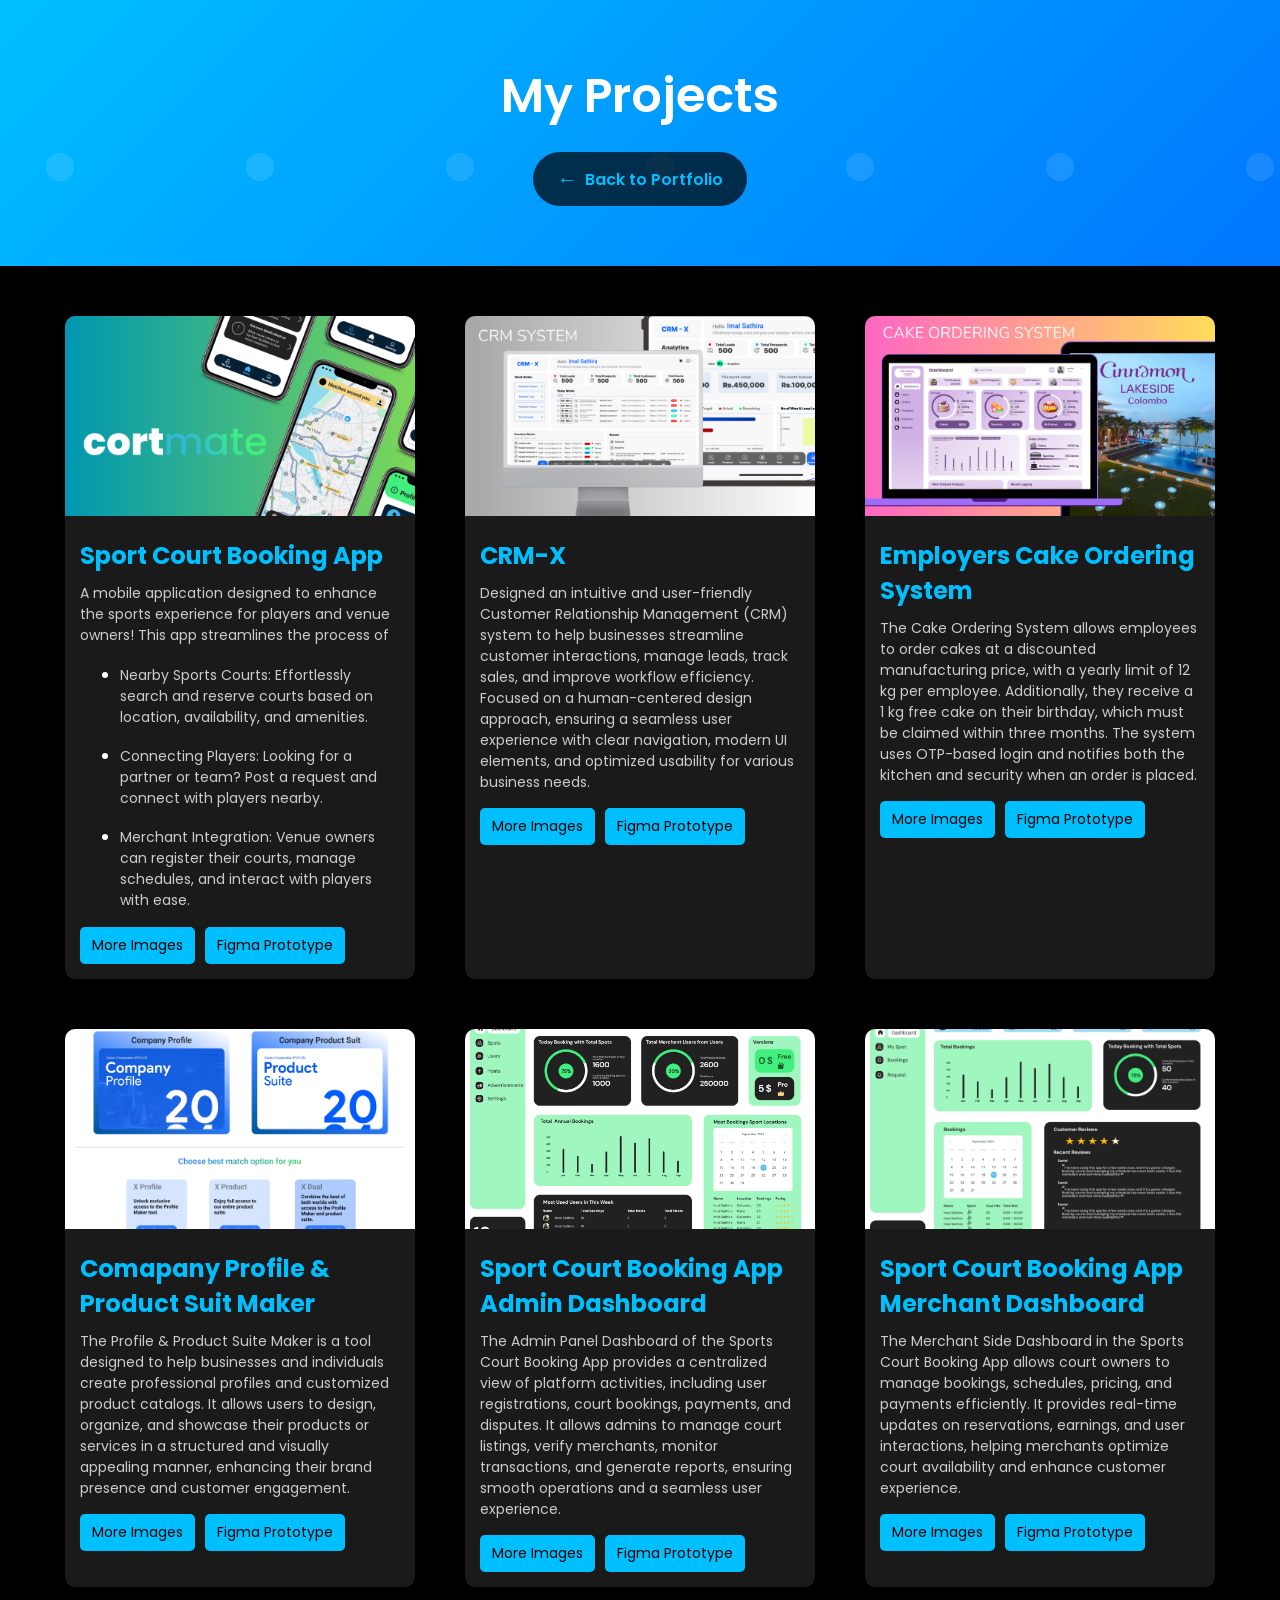
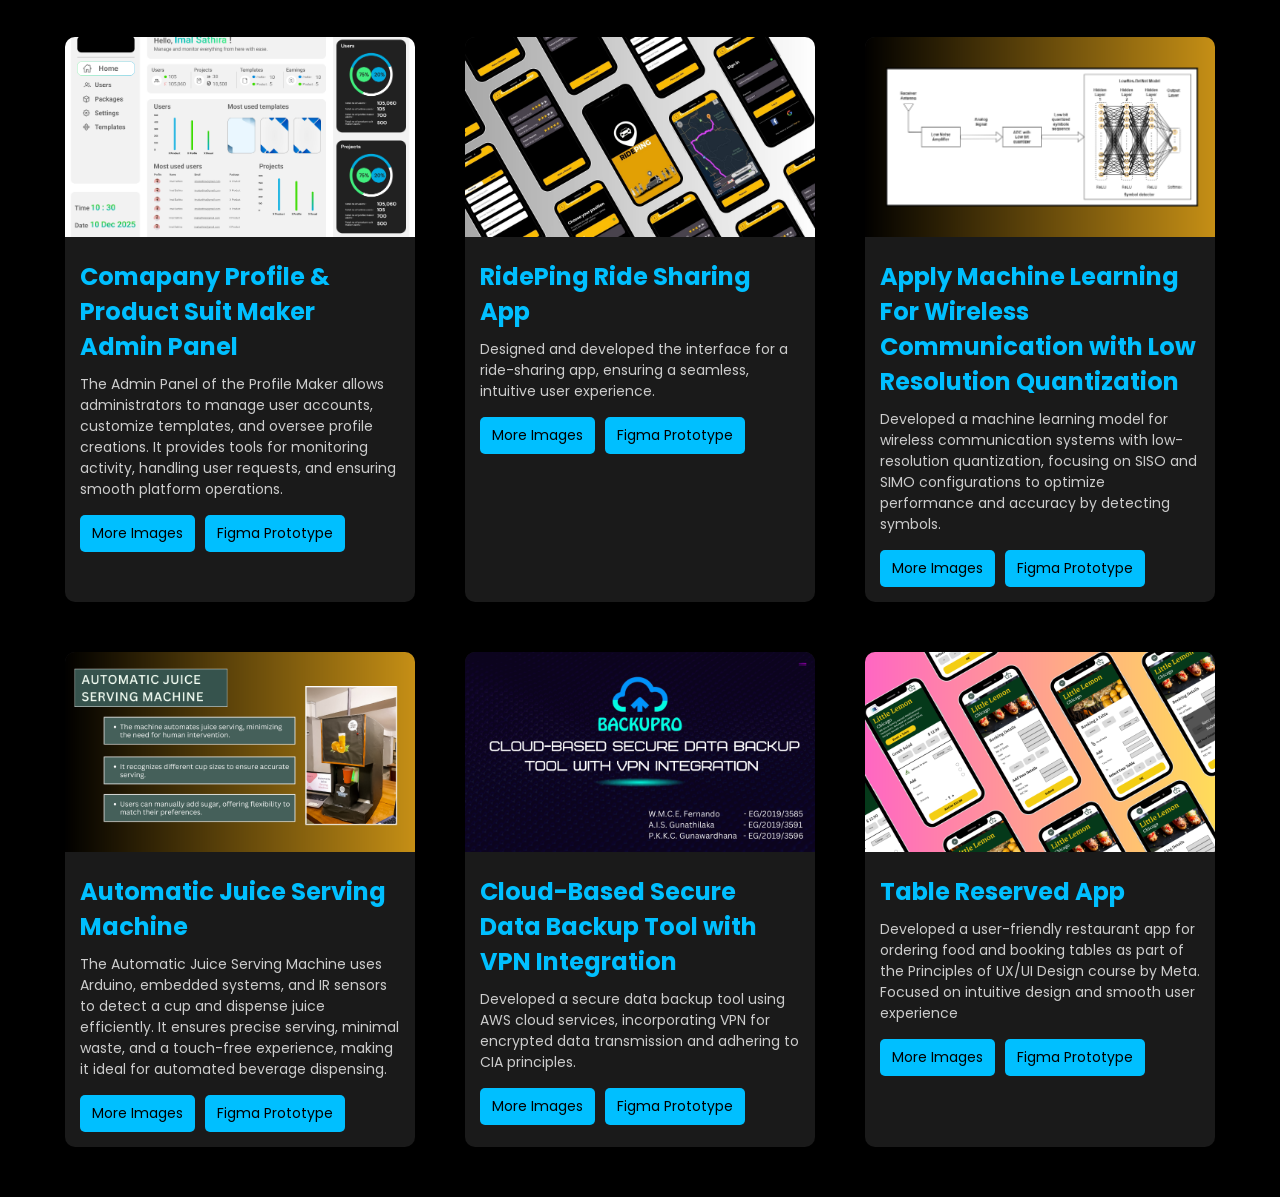
==== projects.html @ 20c1cd2c "new ovral update project pages" ====
<!DOCTYPE html>
<html lang="en">
<head>
  <meta charset="UTF-8">
  <meta name="viewport" content="width=device-width, initial-scale=1.0">
  <title>My Projects</title>
  <link rel="stylesheet" href="styles_project.css">
  <!-- Add Google Fonts for better typography -->
  <link href="https://fonts.googleapis.com/css2?family=Poppins:wght@400;600&display=swap" rel="stylesheet">
</head>
<body>
  <header>
    <div class="header-content">
      <h1 class="title">My Projects</h1>
      <a href="index.html" class="back-button">
        <span>←</span> Back to Portfolio
      </a>
    </div>
  </header>

  <section class="projects-container">
    <!-- Project 1 -->
    <div class="project-card">
      <img src="images/cortmate.png" alt="Project 1">
      <div class="project-content">
        <h2>Sport Court Booking App</h2>
        <p>A mobile application designed to enhance the sports experience for players and venue owners! This app streamlines the process of 
            <ul>
            <li><p>Nearby Sports Courts: Effortlessly search and reserve courts based on location, availability, and amenities.</p> </li>
            <li><p>Connecting Players: Looking for a partner or team? Post a request and connect with players nearby.</p></li>
            <li><p>Merchant Integration: Venue owners can register their courts, manage schedules, and interact with players with ease.</p></li></ul></p>
        <div class="project-links">
          <a href="https://github.com/yourusername/project1" target="_blank">More Images</a>
          <a href="https://figma.com/yourlink" target="_blank">Figma Prototype</a>
        </div>
      </div>
    </div>

    <!-- Project 2 -->
    <div class="project-card">
      <img src="images/crm.png" alt="Project 2">
      <div class="project-content">
        <h2>CRM-X</h2>
        <p>Designed an intuitive and user-friendly Customer Relationship Management (CRM) system to help businesses streamline customer interactions, manage leads, track sales, and improve workflow efficiency. Focused on a human-centered design approach, ensuring a seamless user experience with clear navigation, modern UI elements, and optimized usability for various business needs.</p>
        <div class="project-links">
          <a href="https://github.com/yourusername/project2" target="_blank">More Images</a>
          <a href="https://figma.com/yourlink" target="_blank">Figma Prototype</a>
        </div>
      </div>
    </div>


     <!-- Project 2 -->
     <div class="project-card">
        <img src="images/cake1.png" alt="Project 2">
        <div class="project-content">
          <h2>Employers Cake Ordering System</h2>
          <p>The Cake Ordering System allows employees to order cakes at a discounted manufacturing price, with a yearly limit of 12 kg per employee. Additionally, they receive a 1 kg free cake on their birthday, which must be claimed within three months. The system uses OTP-based login and notifies both the kitchen and security when an order is placed.</p>
          <div class="project-links">
            <a href="https://github.com/yourusername/project2" target="_blank">More Images</a>
            <a href="https://figma.com/yourlink" target="_blank">Figma Prototype</a>
          </div>
        </div>
      </div>



       <!-- Project 2 -->
    <div class="project-card">
        <img src="images/profile.png" alt="Project 2">
        <div class="project-content">
          <h2>Comapany Profile & Product Suit Maker</h2>
          <p>The Profile & Product Suite Maker is a tool designed to help businesses and individuals create professional profiles and customized product catalogs. It allows users to design, organize, and showcase their products or services in a structured and visually appealing manner, enhancing their brand presence and customer engagement.</p>
          <div class="project-links">
            <a href="https://github.com/yourusername/project2" target="_blank">More Images</a>
            <a href="https://figma.com/yourlink" target="_blank">Figma Prototype</a>
          </div>
        </div>
      </div>


       <!-- Project 2 -->
    <div class="project-card">
        <img src="images/sport_admin.png" alt="Project 2">
        <div class="project-content">
          <h2>Sport Court Booking App Admin Dashboard</h2>
          <p>The Admin Panel Dashboard of the Sports Court Booking App provides a centralized view of platform activities, including user registrations, court bookings, payments, and disputes. It allows admins to manage court listings, verify merchants, monitor transactions, and generate reports, ensuring smooth operations and a seamless user experience.</p>
          <div class="project-links">
            <a href="https://github.com/yourusername/project2" target="_blank">More Images</a>
            <a href="https://figma.com/yourlink" target="_blank">Figma Prototype</a>
          </div>
        </div>
      </div>


      <div class="project-card">
        <img src="images/Sport_Merchant.png" alt="Project 2">
        <div class="project-content">
          <h2>Sport Court Booking App Merchant Dashboard</h2>
          <p>The Merchant Side Dashboard in the Sports Court Booking App allows court owners to manage bookings, schedules, pricing, and payments efficiently. It provides real-time updates on reservations, earnings, and user interactions, helping merchants optimize court availability and enhance customer experience.</p>
          <div class="project-links">
            <a href="https://github.com/yourusername/project2" target="_blank">More Images</a>
            <a href="https://figma.com/yourlink" target="_blank">Figma Prototype</a>
          </div>
        </div>
      </div>



      <div class="project-card">
        <img src="images/profile_admin.png" alt="Project 2">
        <div class="project-content">
          <h2>Comapany Profile & Product Suit Maker Admin Panel</h2>
          <p>The Admin Panel of the Profile Maker allows administrators to manage user accounts, customize templates, and oversee profile creations. It provides tools for monitoring activity, handling user requests, and ensuring smooth platform operations.</p>
          <div class="project-links">
            <a href="https://github.com/yourusername/project2" target="_blank">More Images</a>
            <a href="https://figma.com/yourlink" target="_blank">Figma Prototype</a>
          </div>
        </div>
      </div>

      <div class="project-card">
        <img src="images/6.jpg" alt="Project 2">
        <div class="project-content">
          <h2>RidePing Ride Sharing App</h2>
          <p>Designed and developed the interface for a ride-sharing app, ensuring a seamless, intuitive user experience.</p>
          <div class="project-links">
            <a href="https://github.com/yourusername/project2" target="_blank">More Images</a>
            <a href="https://figma.com/yourlink" target="_blank">Figma Prototype</a>
          </div>
        </div>
      </div>



      <div class="project-card">
        <img src="images/wireless.png" alt="Project 2">
        <div class="project-content">
          <h2>Apply Machine Learning For Wireless Communication with Low Resolution Quantization</h2>
          <p>Developed a machine learning model for wireless communication systems with low-resolution quantization,
            focusing on SISO and SIMO configurations to optimize performance and accuracy by detecting symbols.</p>
          <div class="project-links">
            <a href="https://github.com/yourusername/project2" target="_blank">More Images</a>
            <a href="https://figma.com/yourlink" target="_blank">Figma Prototype</a>
          </div>
        </div>
      </div>


      <div class="project-card">
        <img src="images/8.png" alt="Project 2">
        <div class="project-content">
          <h2>Automatic Juice Serving Machine</h2>
          <p>The Automatic Juice Serving Machine uses Arduino, embedded systems, and IR sensors to detect a cup and dispense juice efficiently. It ensures precise serving, minimal waste, and a touch-free experience, making it ideal for automated beverage dispensing.</p>
          <div class="project-links">
            <a href="https://github.com/yourusername/project2" target="_blank">More Images</a>
            <a href="https://figma.com/yourlink" target="_blank">Figma Prototype</a>
          </div>
        </div>
      </div>



      <div class="project-card">
        <img src="images/cloud.png" alt="Project 2">
        <div class="project-content">
          <h2> Cloud-Based Secure Data Backup Tool with VPN Integration</h2>
          <p>Developed a secure data backup tool using AWS cloud services, incorporating VPN for encrypted data
            transmission and adhering to CIA principles.</p>
          <div class="project-links">
            <a href="https://github.com/yourusername/project2" target="_blank">More Images</a>
            <a href="https://figma.com/yourlink" target="_blank">Figma Prototype</a>
          </div>
        </div>
      </div>

      <div class="project-card">
        <img src="images/4.png" alt="Project 2">
        <div class="project-content">
          <h2>Table Reserved App</h2>
          <p>Developed a user-friendly restaurant app for ordering food and booking tables as part of the Principles of
            UX/UI Design course by Meta. Focused on intuitive design and smooth user experience</p>
          <div class="project-links">
            <a href="https://github.com/yourusername/project2" target="_blank">More Images</a>
            <a href="https://figma.com/yourlink" target="_blank">Figma Prototype</a>
          </div>
        </div>
      </div>


    <!-- Add more projects as needed -->
  </section>
</body>
</html>
---- styles_project.css ----
/* General Styles */
body {
    font-family: 'Poppins', sans-serif;
    margin: 0;
    padding: 0;
    background-color: #000;
    color: #fff;
  }
  
  header {
    background: linear-gradient(135deg, #00BFFF, #0077ff); /* Gradient background */
    padding: 60px 20px;
    text-align: center;
    box-shadow: 0 4px 15px rgba(0, 0, 0, 0.3);
    position: relative;
    overflow: hidden;
    animation: gradientAnimation 10s ease infinite; /* Animate gradient */
  }

  @keyframes gradientAnimation {
    0% {
      background: linear-gradient(135deg, #00BFFF, #0077ff);
    }
    25% {
      background: linear-gradient(225deg, #00BFFF, #0077ff);
    }
    50% {
      background: linear-gradient(315deg, #00BFFF, #0077ff);
    }
    75% {
      background: linear-gradient(45deg, #00BFFF, #0077ff);
    }
    100% {
      background: linear-gradient(135deg, #00BFFF, #0077ff);
    }
  }
  
  .header-content {
    max-width: 1200px;
    margin: 0 auto;
    position: relative;
    z-index: 2;
  }
  
  .title {
    font-size: 48px;
    font-weight: 600;
    margin: 0;
    color: #fff;
    animation: fadeInDown 1s ease-out, float 3s ease-in-out infinite;
  }
  
  /* Floating animation for the title */
@keyframes float {
    0%, 100% {
      transform: translateY(0);
    }
    50% {
      transform: translateY(-10px);
    }
  }
  

  

  .back-button {
    display: inline-flex;
    align-items: center;
    margin-top: 20px;
    padding: 12px 24px;
    background-color: rgba(0, 0, 0, 0.7); /* Semi-transparent black */
    color: #00BFFF;
    text-decoration: none;
    border-radius: 30px;
    font-size: 16px;
    font-weight: 600;
    transition: background-color 0.3s ease, color 0.3s ease, transform 0.3s ease;
    animation: fadeInUp 1s ease-out;
  }
  
  
  .back-button span {
    margin-right: 8px;
    font-size: 20px;
  }
  
  .back-button:hover {
    background-color: #00BFFF;
    color: #000;
    transform: translateY(-5px); /* Lift button on hover */
  }


  /* Animated background effect */
header::before {
    content: '';
    position: absolute;
    top: -50%;
    left: -50%;
    width: 200%;
    height: 200%;
    background: radial-gradient(circle, rgba(255, 255, 255, 0.1) 10%, transparent 10.01%);
    background-size: 200px 200px;
    animation: moveBackground 10s linear infinite;
    z-index: 1;
  }
  
  @keyframes moveBackground {
    from {
      transform: translateY(0);
    }
    to {
      transform: translateY(200px);
    }
  }

  
  /* Animations */
  @keyframes fadeInDown {
    from {
      opacity: 0;
      transform: translateY(-20px);
    }
    to {
      opacity: 1;
      transform: translateY(0);
    }
  }
  
  @keyframes fadeInUp {
    from {
      opacity: 0;
      transform: translateY(20px);
    }
    to {
      opacity: 1;
      transform: translateY(0);
    }
  }
  
  /* Project Cards (unchanged) */
  .projects-container {
    display: flex;
    flex-wrap: wrap;
    justify-content: center;
    padding: 50px;
    gap: 50px;
  }
  
  .project-card {
    background-color: #1a1a1a;
    border-radius: 10px;
    overflow: hidden;
    width: 350px;
    transition: transform 0.3s ease, box-shadow 0.3s ease;
    transform-origin: center; /* Ensures the zoom is centered */
  }
  
  .project-card:hover {
    transform: scale(2);
    box-shadow: 0 8px 16px rgba(0, 191, 255, 0.4);
  }
  
  .project-card img {
    width: 100%;
    height: 200px;
    object-fit: cover;
    transition: transform 0.3s ease 0.1s; /* Smooth image zoom */
  }

  .project-card:hover img {
    transform: scale(1.1); /* Slightly larger zoom for the image */
  }
  
  .project-content {
    padding: 15px;
  }
  
  .project-content h2 {
    margin: 0 0 10px;
    font-size: 24px;
    color: #00BFFF;
  }
  
  .project-content p {
    font-size: 14px;
    color: #ccc;
    margin: 0 0 15px;
  }
  
  .project-links {
    display: flex;
    gap: 10px;
  }
  
  .project-links a {
    display: inline-block;
    padding: 8px 12px;
    background-color: #00BFFF;
    color: #000;
    text-decoration: none;
    border-radius: 5px;
    font-size: 14px;
    transition: background-color 0.3s ease, color 0.3s ease;
  }
  
  .project-links a:hover {
    background-color: #000;
    color: #00BFFF;
  }

  /* Fade-in animation for project cards */
@keyframes fadeIn {
    from {
      opacity: 0;
      transform: translateY(20px);
    }
    to {
      opacity: 1;
      transform: translateY(0);
    }
  }
  
  .project-card {
    animation: fadeIn 0.5s ease-out;
    animation-fill-mode: both;
  }
  
  /* Delay animations for each card */
  .project-card:nth-child(1) {
    animation-delay: 0.2s;
  }
  
  .project-card:nth-child(2) {
    animation-delay: 0.4s;
  }
  
  .project-card:nth-child(3) {
    animation-delay: 0.6s;
  }
  
  /* Add more delays as needed */
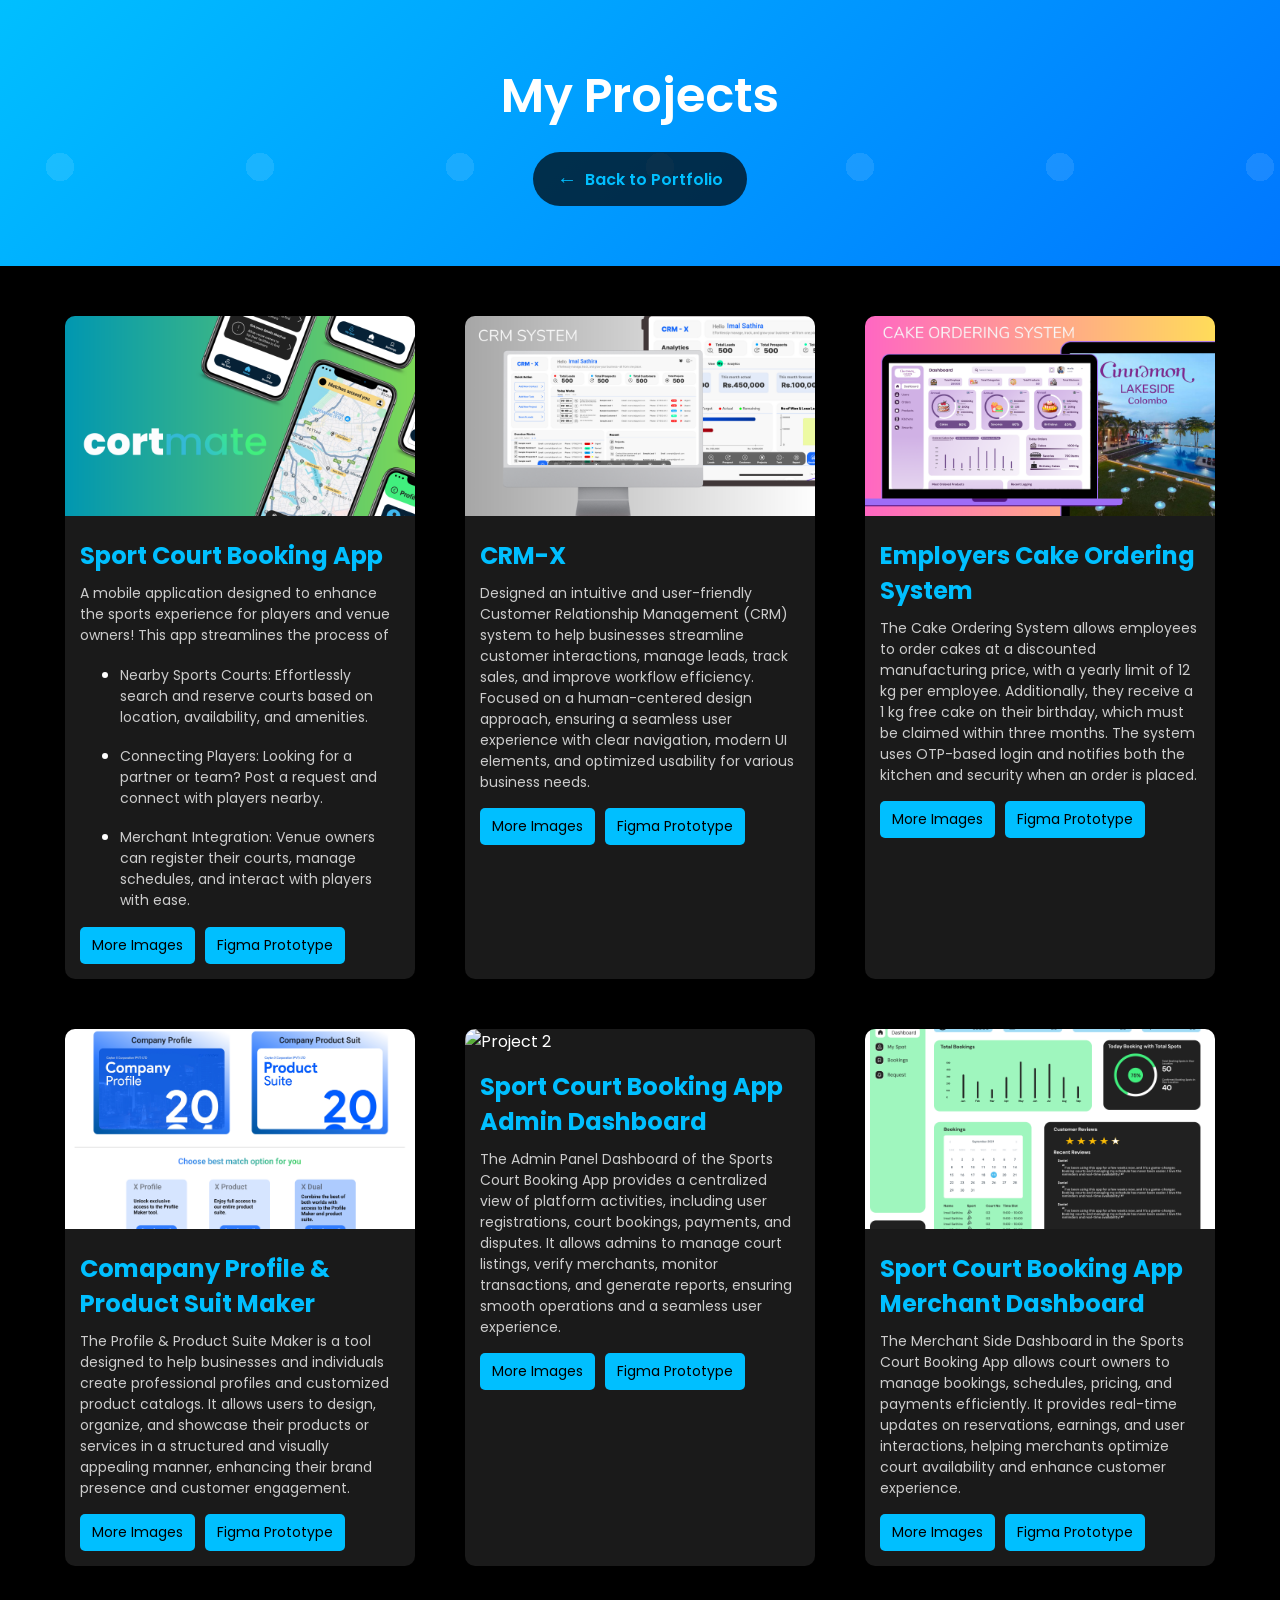
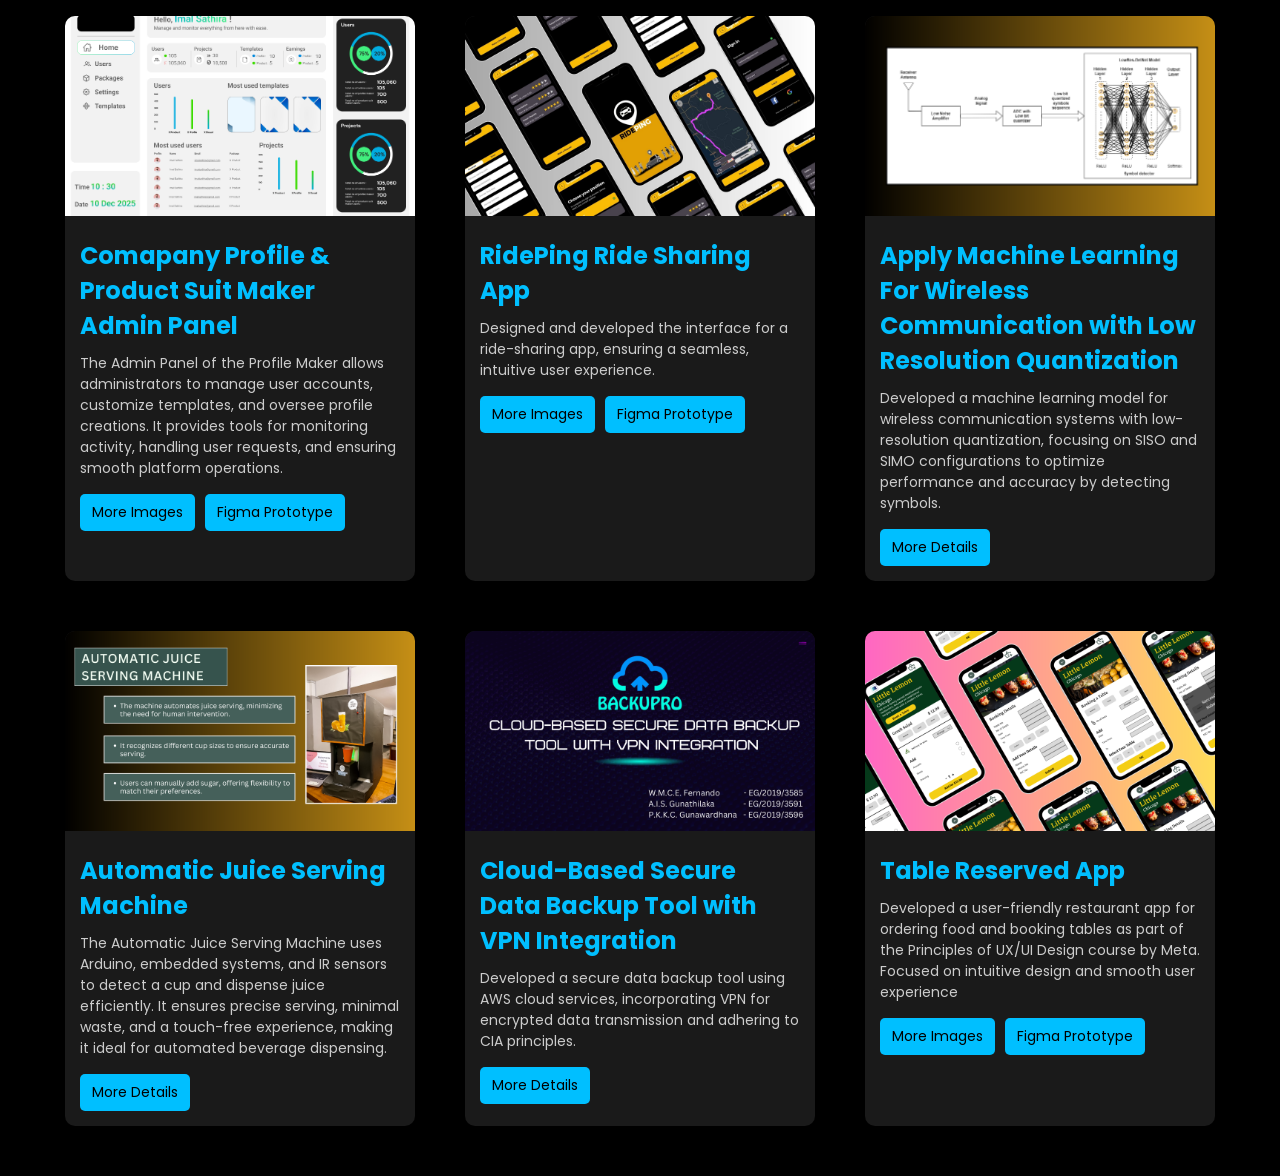
==== commit 17a7f990: "project images updated" ====
--- a/projects.html
+++ b/projects.html
@@ -30,11 +30,27 @@
             <li><p>Connecting Players: Looking for a partner or team? Post a request and connect with players nearby.</p></li>
             <li><p>Merchant Integration: Venue owners can register their courts, manage schedules, and interact with players with ease.</p></li></ul></p>
         <div class="project-links">
-          <a href="https://github.com/yourusername/project1" target="_blank">More Images</a>
+          <a href="#" class="openPopup" data-gallery="cortmate">More Images</a>
           <a href="https://figma.com/yourlink" target="_blank">Figma Prototype</a>
         </div>
       </div>
     </div>
+
+    <!-- Project 1 pop up -->
+<!-- Image Gallery Popup -->
+<div class="popup-container" id="imagePopup">
+  <div class="popup-content">
+    <div class="gallery-close">&times;</div>
+    <div class="gallery-container" id="galleryContainer">
+      <!-- Images will be added dynamically via JavaScript -->
+    </div>
+    <div class="gallery-counter" id="galleryCounter">1 / 5</div>
+    <div class="gallery-nav gallery-prev">&lt;</div>
+    <div class="gallery-nav gallery-next">&gt;</div>
+    <div class="gallery-dots" id="galleryDots"></div>
+  </div>
+</div>
+    
 
     <!-- Project 2 -->
     <div class="project-card">
@@ -43,11 +59,14 @@
         <h2>CRM-X</h2>
         <p>Designed an intuitive and user-friendly Customer Relationship Management (CRM) system to help businesses streamline customer interactions, manage leads, track sales, and improve workflow efficiency. Focused on a human-centered design approach, ensuring a seamless user experience with clear navigation, modern UI elements, and optimized usability for various business needs.</p>
         <div class="project-links">
-          <a href="https://github.com/yourusername/project2" target="_blank">More Images</a>
+          <a href="#" class="openPopup" data-gallery="crm">More Images</a>
           <a href="https://figma.com/yourlink" target="_blank">Figma Prototype</a>
         </div>
       </div>
     </div>
+
+
+
 
 
      <!-- Project 2 -->
@@ -57,7 +76,7 @@
           <h2>Employers Cake Ordering System</h2>
           <p>The Cake Ordering System allows employees to order cakes at a discounted manufacturing price, with a yearly limit of 12 kg per employee. Additionally, they receive a 1 kg free cake on their birthday, which must be claimed within three months. The system uses OTP-based login and notifies both the kitchen and security when an order is placed.</p>
           <div class="project-links">
-            <a href="https://github.com/yourusername/project2" target="_blank">More Images</a>
+            <a href="#" class="openPopup" data-gallery="cake">More Images</a>
             <a href="https://figma.com/yourlink" target="_blank">Figma Prototype</a>
           </div>
         </div>
@@ -72,7 +91,7 @@
           <h2>Comapany Profile & Product Suit Maker</h2>
           <p>The Profile & Product Suite Maker is a tool designed to help businesses and individuals create professional profiles and customized product catalogs. It allows users to design, organize, and showcase their products or services in a structured and visually appealing manner, enhancing their brand presence and customer engagement.</p>
           <div class="project-links">
-            <a href="https://github.com/yourusername/project2" target="_blank">More Images</a>
+            <a href="#" class="openPopup" data-gallery="Profile">More Images</a>
             <a href="https://figma.com/yourlink" target="_blank">Figma Prototype</a>
           </div>
         </div>
@@ -81,12 +100,12 @@
 
        <!-- Project 2 -->
     <div class="project-card">
-        <img src="images/sport_admin.png" alt="Project 2">
+        <img src="images/Sport_admin.png" alt="Project 2">
         <div class="project-content">
           <h2>Sport Court Booking App Admin Dashboard</h2>
           <p>The Admin Panel Dashboard of the Sports Court Booking App provides a centralized view of platform activities, including user registrations, court bookings, payments, and disputes. It allows admins to manage court listings, verify merchants, monitor transactions, and generate reports, ensuring smooth operations and a seamless user experience.</p>
           <div class="project-links">
-            <a href="https://github.com/yourusername/project2" target="_blank">More Images</a>
+            <a href="#" class="openPopup" data-gallery="Sport_admin">More Images</a>
             <a href="https://figma.com/yourlink" target="_blank">Figma Prototype</a>
           </div>
         </div>
@@ -99,7 +118,7 @@
           <h2>Sport Court Booking App Merchant Dashboard</h2>
           <p>The Merchant Side Dashboard in the Sports Court Booking App allows court owners to manage bookings, schedules, pricing, and payments efficiently. It provides real-time updates on reservations, earnings, and user interactions, helping merchants optimize court availability and enhance customer experience.</p>
           <div class="project-links">
-            <a href="https://github.com/yourusername/project2" target="_blank">More Images</a>
+            <a href="#" class="openPopup" data-gallery="Sport_Merchant">More Images</a>
             <a href="https://figma.com/yourlink" target="_blank">Figma Prototype</a>
           </div>
         </div>
@@ -113,7 +132,7 @@
           <h2>Comapany Profile & Product Suit Maker Admin Panel</h2>
           <p>The Admin Panel of the Profile Maker allows administrators to manage user accounts, customize templates, and oversee profile creations. It provides tools for monitoring activity, handling user requests, and ensuring smooth platform operations.</p>
           <div class="project-links">
-            <a href="https://github.com/yourusername/project2" target="_blank">More Images</a>
+            <a href="#" class="openPopup" data-gallery="Profile_admin">More Images</a>
             <a href="https://figma.com/yourlink" target="_blank">Figma Prototype</a>
           </div>
         </div>
@@ -125,7 +144,7 @@
           <h2>RidePing Ride Sharing App</h2>
           <p>Designed and developed the interface for a ride-sharing app, ensuring a seamless, intuitive user experience.</p>
           <div class="project-links">
-            <a href="https://github.com/yourusername/project2" target="_blank">More Images</a>
+            <a href="#" class="openPopup" data-gallery="rideping">More Images</a>
             <a href="https://figma.com/yourlink" target="_blank">Figma Prototype</a>
           </div>
         </div>
@@ -140,8 +159,8 @@
           <p>Developed a machine learning model for wireless communication systems with low-resolution quantization,
             focusing on SISO and SIMO configurations to optimize performance and accuracy by detecting symbols.</p>
           <div class="project-links">
-            <a href="https://github.com/yourusername/project2" target="_blank">More Images</a>
-            <a href="https://figma.com/yourlink" target="_blank">Figma Prototype</a>
+            <a href="https://github.com/yourusername/project2" target="_blank">More Details</a>
+      
           </div>
         </div>
       </div>
@@ -153,8 +172,8 @@
           <h2>Automatic Juice Serving Machine</h2>
           <p>The Automatic Juice Serving Machine uses Arduino, embedded systems, and IR sensors to detect a cup and dispense juice efficiently. It ensures precise serving, minimal waste, and a touch-free experience, making it ideal for automated beverage dispensing.</p>
           <div class="project-links">
-            <a href="https://github.com/yourusername/project2" target="_blank">More Images</a>
-            <a href="https://figma.com/yourlink" target="_blank">Figma Prototype</a>
+            <a href="https://github.com/yourusername/project2" target="_blank">More Details</a>
+            
           </div>
         </div>
       </div>
@@ -168,8 +187,8 @@
           <p>Developed a secure data backup tool using AWS cloud services, incorporating VPN for encrypted data
             transmission and adhering to CIA principles.</p>
           <div class="project-links">
-            <a href="https://github.com/yourusername/project2" target="_blank">More Images</a>
-            <a href="https://figma.com/yourlink" target="_blank">Figma Prototype</a>
+            <a href="https://github.com/yourusername/project2" target="_blank">More Details</a>
+            
           </div>
         </div>
       </div>
@@ -181,7 +200,7 @@
           <p>Developed a user-friendly restaurant app for ordering food and booking tables as part of the Principles of
             UX/UI Design course by Meta. Focused on intuitive design and smooth user experience</p>
           <div class="project-links">
-            <a href="https://github.com/yourusername/project2" target="_blank">More Images</a>
+            <a href="#" class="openPopup" data-gallery="Table">More Images</a>
             <a href="https://figma.com/yourlink" target="_blank">Figma Prototype</a>
           </div>
         </div>
@@ -190,5 +209,209 @@
 
     <!-- Add more projects as needed -->
   </section>
+
+  <script>
+    // Gallery data - you can customize with your own images
+    const galleryData = {
+      "cortmate": [
+        "images/cortmate.png",
+        "images/Coutmate1.png",
+        "images/Coutmate2.png",
+        "images/Courtmate3.png",
+        "images/Courtmate4.png"
+      ],
+
+      "crm": [
+        "images/crm.png",
+        "images/crm1.png",
+        "images/crm2.png",
+        "images/crm3.png",
+        "images/crm4.png"
+      ],
+
+      "cake": [
+        "images/cake1.png",
+        "images/cake0.png",
+        "images/cake2.png",
+        "images/cake3.png",
+        "images/cake.png"
+      ],
+
+      "Profile": [
+        "images/profile.png",
+        "images/Profile1.jpg",
+        "images/Profile2.png",
+        "images/Profile3.png",
+        "images/Profile4.png"
+      ],
+
+      "Sport_admin": [
+        "images/sport_admin.png",
+        "images/sportadmin1.png",
+        "images/sportadmin2.png",
+        "images/sportadmin3.png",
+        "images/sportadmin4.png"
+      ],
+
+      "Sport_Merchant": [
+        "images/sport_merchant.png",
+        "images/merchant1.png",
+        "images/merchant2.png",
+        "images/merchant3.png",
+        "images/merchant4.png"
+      ],
+
+      "Profile_admin": [
+        "images/profile_admin.png",
+        "images/cortmate.png",
+        "images/cortmate.png",
+        "images/cortmate.png",
+        "images/cortmate.png"
+      ],
+
+      "rideping": [
+        "images/6.jpg",
+        "images/cortmate.png",
+        "images/cortmate.png",
+        "images/cortmate.png",
+        "images/cortmate.png"
+      ],
+
+      "Table": [
+        "images/4.png",
+        "images/cortmate.png",
+        "images/cortmate.png",
+        "images/cortmate.png",
+        "images/cortmate.png"
+      ]
+      // Add more galleries for other projects as needed
+    };
+    
+    // Elements
+    const popup = document.getElementById('imagePopup');
+    const galleryContainer = document.getElementById('galleryContainer');
+    const galleryCounter = document.getElementById('galleryCounter');
+    const galleryDots = document.getElementById('galleryDots');
+    const openButtons = document.querySelectorAll('.openPopup');
+    const closeButton = document.querySelector('.gallery-close');
+    const prevButton = document.querySelector('.gallery-prev');
+    const nextButton = document.querySelector('.gallery-next');
+    
+    let currentGallery = [];
+    let currentIndex = 0;
+    
+    // Open popup and initialize gallery
+    openButtons.forEach(button => {
+      button.addEventListener('click', function(e) {
+        e.preventDefault();
+        const galleryName = this.dataset.gallery;
+        
+        if (galleryData[galleryName]) {
+          currentGallery = galleryData[galleryName];
+          currentIndex = 0;
+          initGallery();
+          popup.style.display = 'flex';
+          document.body.style.overflow = 'hidden'; // Prevent scrolling when popup is open
+        }
+      });
+    });
+    
+    // Close popup
+    closeButton.addEventListener('click', function() {
+      popup.style.display = 'none';
+      document.body.style.overflow = 'auto'; // Enable scrolling
+      // Clear the gallery
+      galleryContainer.innerHTML = '';
+      galleryDots.innerHTML = '';
+    });
+    
+    // Navigate to previous image
+    prevButton.addEventListener('click', function() {
+      if (currentIndex > 0) {
+        currentIndex--;
+      } else {
+        currentIndex = currentGallery.length - 1;
+      }
+      updateGallery();
+    });
+    
+    // Navigate to next image
+    nextButton.addEventListener('click', function() {
+      if (currentIndex < currentGallery.length - 1) {
+        currentIndex++;
+      } else {
+        currentIndex = 0;
+      }
+      updateGallery();
+    });
+    
+    // Initialize gallery with images
+    function initGallery() {
+      galleryContainer.innerHTML = '';
+      galleryDots.innerHTML = '';
+      
+      // Add all images to the container
+      currentGallery.forEach((src, index) => {
+        const img = document.createElement('img');
+        img.src = src;
+        img.alt = `Gallery image ${index + 1}`;
+        img.className = `gallery-image ${index === 0 ? 'active' : ''}`;
+        galleryContainer.appendChild(img);
+        
+        // Create dots
+        const dot = document.createElement('div');
+        dot.className = `gallery-dot ${index === 0 ? 'active' : ''}`;
+        dot.dataset.index = index;
+        dot.addEventListener('click', function() {
+          currentIndex = parseInt(this.dataset.index);
+          updateGallery();
+        });
+        galleryDots.appendChild(dot);
+      });
+      
+      // Update counter
+      galleryCounter.textContent = `1 / ${currentGallery.length}`;
+    }
+    
+    // Update gallery display
+    function updateGallery() {
+      // Update active image
+      const images = galleryContainer.querySelectorAll('.gallery-image');
+      images.forEach((img, index) => {
+        img.classList.toggle('active', index === currentIndex);
+      });
+      
+      // Update dots
+      const dots = galleryDots.querySelectorAll('.gallery-dot');
+      dots.forEach((dot, index) => {
+        dot.classList.toggle('active', index === currentIndex);
+      });
+      
+      // Update counter
+      galleryCounter.textContent = `${currentIndex + 1} / ${currentGallery.length}`;
+    }
+    
+    // Close popup when clicking outside content
+    popup.addEventListener('click', function(e) {
+      if (e.target === popup) {
+        closeButton.click();
+      }
+    });
+    
+    // Keyboard navigation
+    document.addEventListener('keydown', function(e) {
+      if (popup.style.display === 'flex') {
+        if (e.key === 'Escape') {
+          closeButton.click();
+        } else if (e.key === 'ArrowLeft') {
+          prevButton.click();
+        } else if (e.key === 'ArrowRight') {
+          nextButton.click();
+        }
+      }
+    });
+  </script>
+
+
 </body>
 </html>
--- a/styles_project.css
+++ b/styles_project.css
@@ -5,6 +5,7 @@
     padding: 0;
     background-color: #000;
     color: #fff;
+    
   }
   
   header {
@@ -241,4 +242,123 @@
   
   /* Add more delays as needed */
 
-  +      /* Image Gallery Popup */
+      .popup-container {
+        display: none;
+        position: fixed;
+        top: 0;
+        left: 0;
+        width: 100%;
+        height: 100%;
+        background-color: rgba(0, 0, 0, 0.8);
+        z-index: 1000;
+        justify-content: center;
+        align-items: center;
+      }
+      
+      .popup-content {
+        position: relative;
+        width: 80%;
+        max-width: 1000px;
+        background-color: white;
+        border-radius: 8px;
+        overflow: hidden;
+      }
+      
+      .gallery-container {
+        position: relative;
+        width: 100%;
+        height: 500px;
+      }
+      
+      .gallery-image {
+        position: absolute;
+        top: 0;
+        left: 0;
+        width: 100%;
+        height: 100%;
+        object-fit: contain;
+        opacity: 0;
+        transition: opacity 0.3s ease;
+      }
+      
+      .gallery-image.active {
+        opacity: 1;
+      }
+      
+      .gallery-nav {
+        position: absolute;
+        top: 50%;
+        transform: translateY(-50%);
+        width: 50px;
+        height: 50px;
+        background-color: rgba(0, 0, 0, 0.5);
+        color: white;
+        font-size: 24px;
+        display: flex;
+        justify-content: center;
+        align-items: center;
+        cursor: pointer;
+        border-radius: 50%;
+        user-select: none;
+      }
+      
+      .gallery-prev {
+        left: 20px;
+      }
+      
+      .gallery-next {
+        right: 20px;
+      }
+      
+      .gallery-close {
+        position: absolute;
+        top: 10px;
+        right: 10px;
+        width: 30px;
+        height: 30px;
+        background-color: rgba(0, 0, 0, 0.7);
+        color: white;
+        font-size: 18px;
+        display: flex;
+        justify-content: center;
+        align-items: center;
+        cursor: pointer;
+        border-radius: 50%;
+        z-index: 1001;
+      }
+      
+      .gallery-counter {
+        position: absolute;
+        bottom: 20px;
+        left: 50%;
+        transform: translateX(-50%);
+        background-color: rgba(0, 0, 0, 0.5);
+        color: white;
+        padding: 5px 10px;
+        border-radius: 15px;
+        font-size: 14px;
+      }
+      
+      /* Image dots navigation */
+      .gallery-dots {
+        position: absolute;
+        bottom: 10px;
+        left: 0;
+        right: 0;
+        display: flex;
+        justify-content: center;
+        gap: 8px;
+      }
+      
+      .gallery-dot {
+        width: 12px;
+        height: 12px;
+        border-radius: 50%;
+        background-color: rgba(255, 255, 255, 0.5);
+        cursor: pointer;
+      }
+      
+      .gallery-dot.active {
+        background-color: white;
+      }
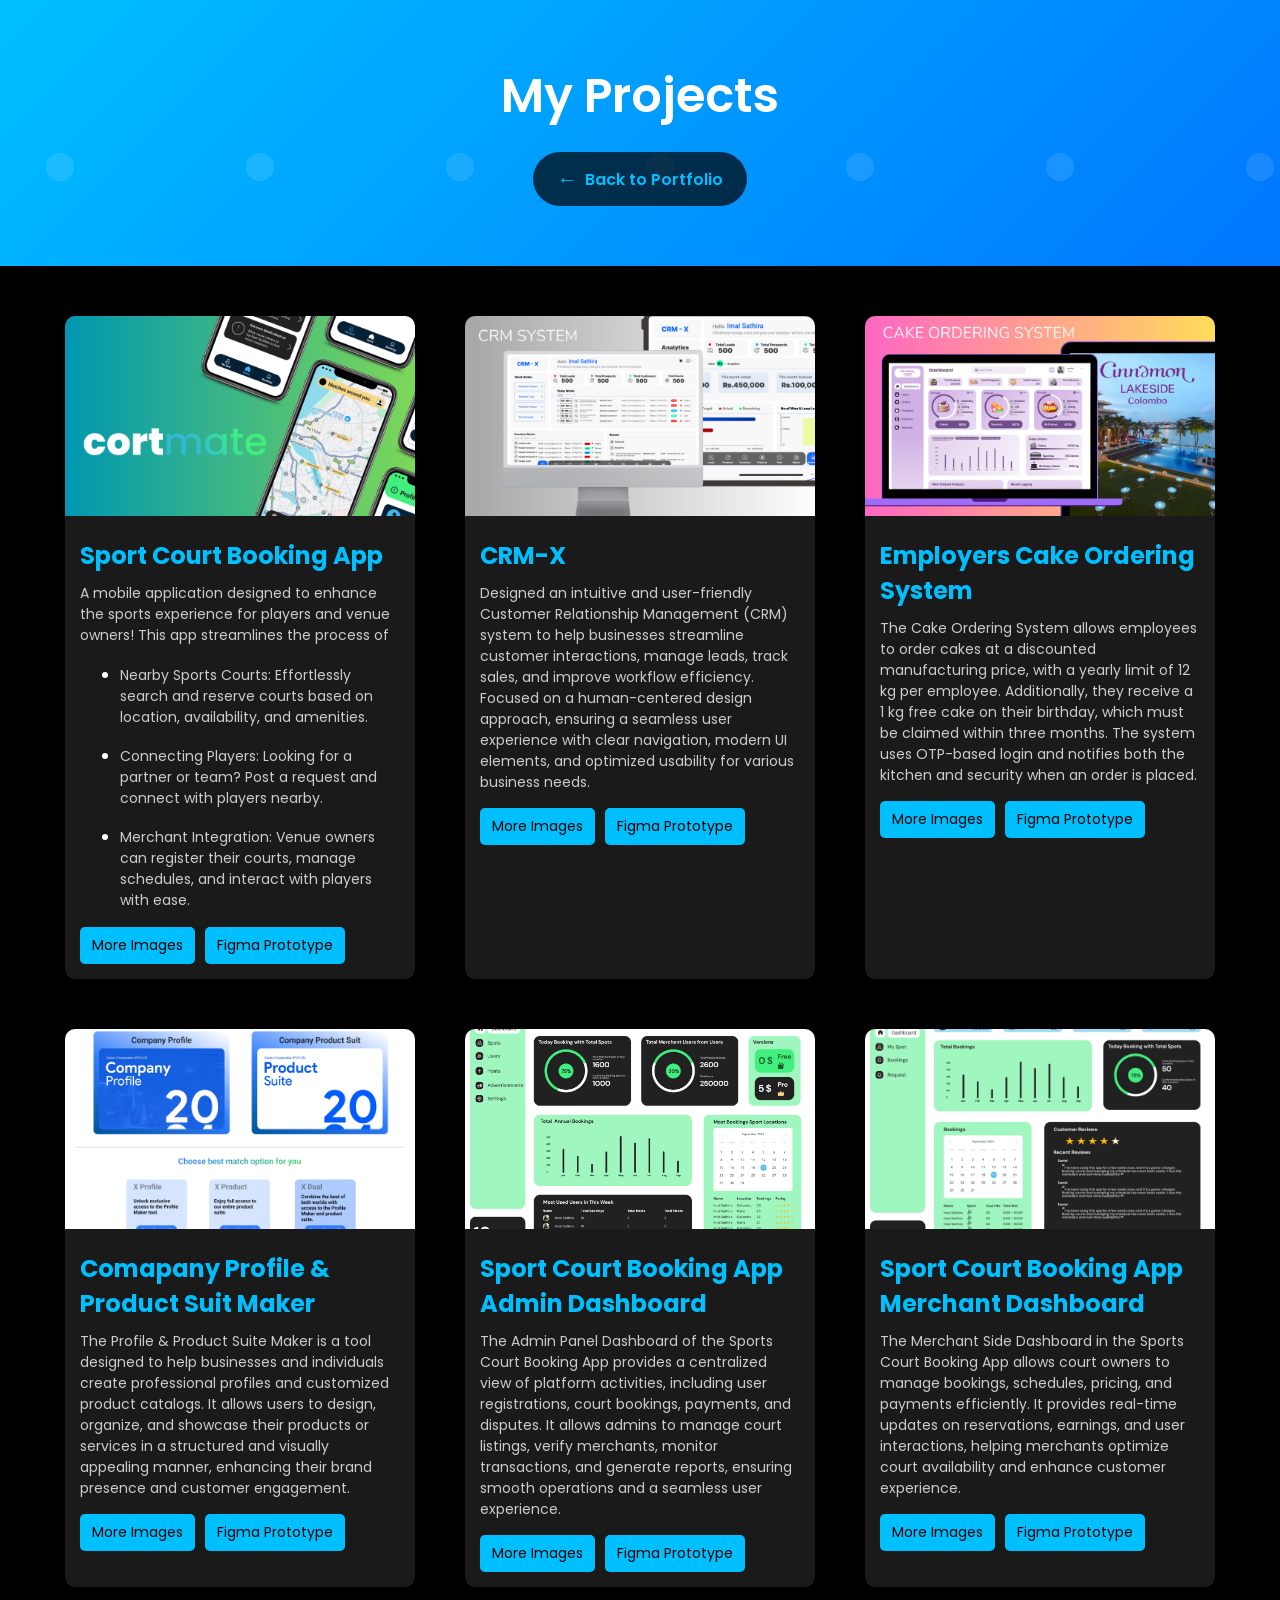
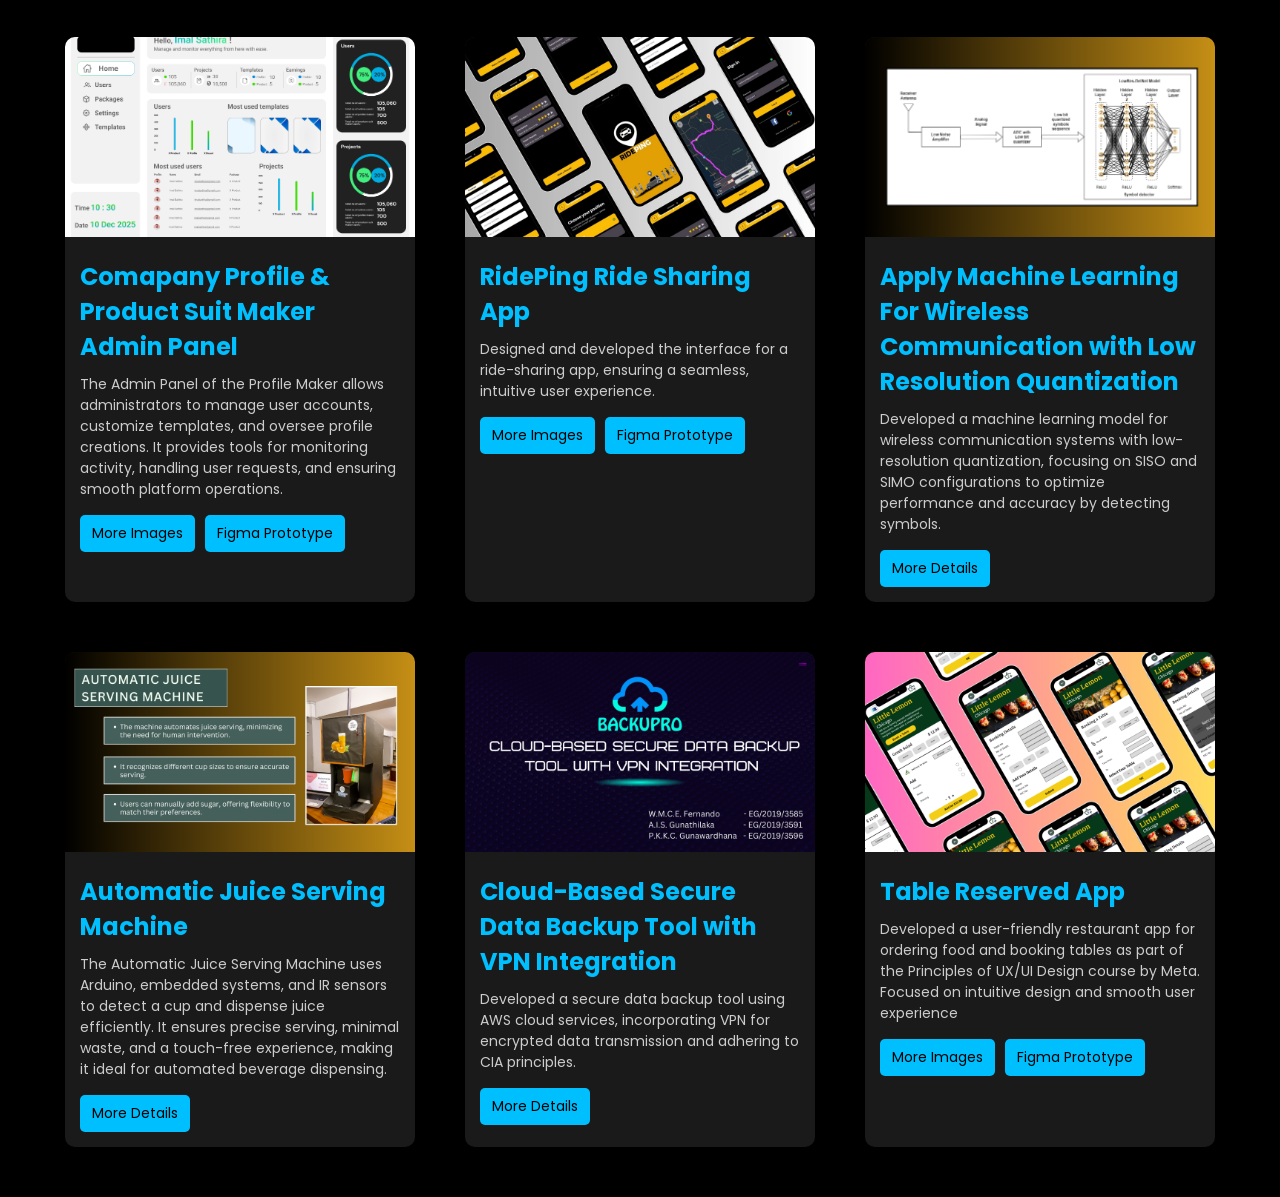
==== commit 34e41441: "link updated" ====
--- a/projects.html
+++ b/projects.html
@@ -31,7 +31,7 @@
             <li><p>Merchant Integration: Venue owners can register their courts, manage schedules, and interact with players with ease.</p></li></ul></p>
         <div class="project-links">
           <a href="#" class="openPopup" data-gallery="cortmate">More Images</a>
-          <a href="https://figma.com/yourlink" target="_blank">Figma Prototype</a>
+          <a href="https://www.figma.com/proto/gwUOu8OwyuykT75qXPnqIi/Sport-Booking-Prototype?node-id=0-1&t=bTinV9RVYcWO97EU-1" target="_blank">Figma Prototype</a>
         </div>
       </div>
     </div>
@@ -60,7 +60,7 @@
         <p>Designed an intuitive and user-friendly Customer Relationship Management (CRM) system to help businesses streamline customer interactions, manage leads, track sales, and improve workflow efficiency. Focused on a human-centered design approach, ensuring a seamless user experience with clear navigation, modern UI elements, and optimized usability for various business needs.</p>
         <div class="project-links">
           <a href="#" class="openPopup" data-gallery="crm">More Images</a>
-          <a href="https://figma.com/yourlink" target="_blank">Figma Prototype</a>
+          <a href="https://www.figma.com/proto/A4VMrtIazMumMkj9ybO9Lb/CRM?node-id=0-1&t=9D0Cru1dXAZolgjX-1" target="_blank">Figma Prototype</a>
         </div>
       </div>
     </div>
@@ -77,7 +77,7 @@
           <p>The Cake Ordering System allows employees to order cakes at a discounted manufacturing price, with a yearly limit of 12 kg per employee. Additionally, they receive a 1 kg free cake on their birthday, which must be claimed within three months. The system uses OTP-based login and notifies both the kitchen and security when an order is placed.</p>
           <div class="project-links">
             <a href="#" class="openPopup" data-gallery="cake">More Images</a>
-            <a href="https://figma.com/yourlink" target="_blank">Figma Prototype</a>
+            <a href="https://www.figma.com/proto/bfjWOSKgYcKP742j6H9xGb/Cinnamon-Lakeside?node-id=0-1&t=9vhouSYEy7OSTjEs-1" target="_blank">Figma Prototype</a>
           </div>
         </div>
       </div>
@@ -92,7 +92,7 @@
           <p>The Profile & Product Suite Maker is a tool designed to help businesses and individuals create professional profiles and customized product catalogs. It allows users to design, organize, and showcase their products or services in a structured and visually appealing manner, enhancing their brand presence and customer engagement.</p>
           <div class="project-links">
             <a href="#" class="openPopup" data-gallery="Profile">More Images</a>
-            <a href="https://figma.com/yourlink" target="_blank">Figma Prototype</a>
+            <a href="https://www.figma.com/proto/tKQ3l2vjlbo65G2FasksbR/Company-Profile-Maker?node-id=0-1&t=6VO74Rnw8xFRWGHn-1" target="_blank">Figma Prototype</a>
           </div>
         </div>
       </div>
@@ -100,13 +100,13 @@
 
        <!-- Project 2 -->
     <div class="project-card">
-        <img src="images/Sport_admin.png" alt="Project 2">
+        <img src="images/sport_admin.png" alt="Project 2">
         <div class="project-content">
           <h2>Sport Court Booking App Admin Dashboard</h2>
           <p>The Admin Panel Dashboard of the Sports Court Booking App provides a centralized view of platform activities, including user registrations, court bookings, payments, and disputes. It allows admins to manage court listings, verify merchants, monitor transactions, and generate reports, ensuring smooth operations and a seamless user experience.</p>
           <div class="project-links">
             <a href="#" class="openPopup" data-gallery="Sport_admin">More Images</a>
-            <a href="https://figma.com/yourlink" target="_blank">Figma Prototype</a>
+            <a href="https://www.figma.com/proto/gwUOu8OwyuykT75qXPnqIi/Sport-Booking-Prototype?node-id=224-652&t=6VO74Rnw8xFRWGHn-1" target="_blank">Figma Prototype</a>
           </div>
         </div>
       </div>
@@ -119,7 +119,7 @@
           <p>The Merchant Side Dashboard in the Sports Court Booking App allows court owners to manage bookings, schedules, pricing, and payments efficiently. It provides real-time updates on reservations, earnings, and user interactions, helping merchants optimize court availability and enhance customer experience.</p>
           <div class="project-links">
             <a href="#" class="openPopup" data-gallery="Sport_Merchant">More Images</a>
-            <a href="https://figma.com/yourlink" target="_blank">Figma Prototype</a>
+            <a href="https://www.figma.com/proto/gwUOu8OwyuykT75qXPnqIi/Sport-Booking-Prototype?node-id=224-653&t=6VO74Rnw8xFRWGHn-1" target="_blank">Figma Prototype</a>
           </div>
         </div>
       </div>
@@ -133,7 +133,7 @@
           <p>The Admin Panel of the Profile Maker allows administrators to manage user accounts, customize templates, and oversee profile creations. It provides tools for monitoring activity, handling user requests, and ensuring smooth platform operations.</p>
           <div class="project-links">
             <a href="#" class="openPopup" data-gallery="Profile_admin">More Images</a>
-            <a href="https://figma.com/yourlink" target="_blank">Figma Prototype</a>
+            <a href="https://www.figma.com/proto/tKQ3l2vjlbo65G2FasksbR/Company-Profile-Maker?node-id=163-2609&t=6VO74Rnw8xFRWGHn-1" target="_blank">Figma Prototype</a>
           </div>
         </div>
       </div>
